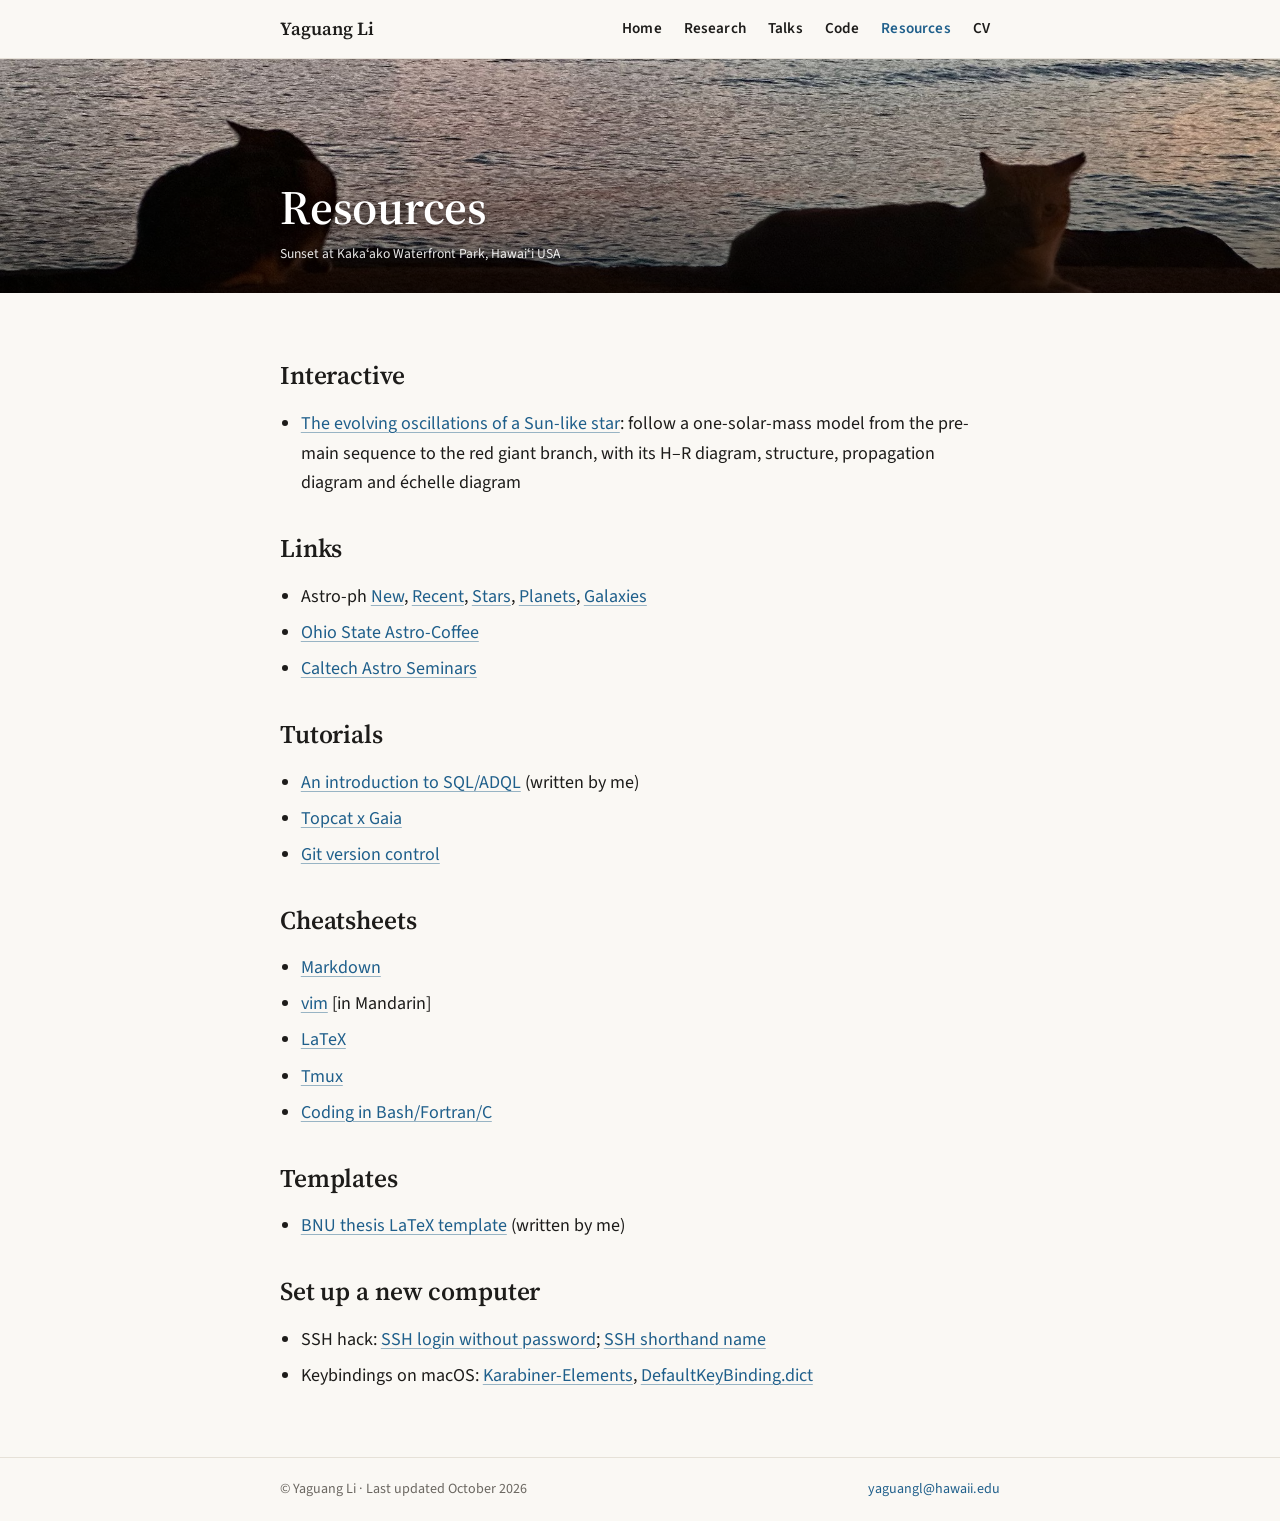
==== resources/index.html @ acfee010 "Retitle the explorer to emphasise evolution Co-Authored-By: Claude Opus 5.5 <noreply@anthropic.com>" ====
<!doctype html>
<html lang="en">
<head>
  <meta charset="utf-8">
  <meta name="viewport" content="width=device-width, initial-scale=1">
  <title>Resources · Yaguang Li @astro</title>
  <meta name="description" content="Useful links, tutorials and cheatsheets collected by Yaguang Li.">
  <link rel="preconnect" href="https://fonts.googleapis.com">
  <link rel="preconnect" href="https://fonts.gstatic.com" crossorigin>
  <link rel="stylesheet" href="https://fonts.googleapis.com/css2?family=Source+Serif+4:opsz,wght@8..60,600&family=Source+Sans+3:wght@400;600&display=swap">
  <link rel="stylesheet" href="../css/style.css">
  <link rel="icon" href="../favicon.svg" type="image/svg+xml">
  <link rel="icon" href="../favicon.png" type="image/png" sizes="32x32">
  <link rel="apple-touch-icon" href="../apple-touch-icon.png">
  <meta property="og:type" content="website">
  <meta property="og:site_name" content="Yaguang Li @astro">
  <meta property="og:title" content="Resources · Yaguang Li @astro">
  <meta property="og:description" content="Useful links, tutorials and cheatsheets collected by Yaguang Li.">
  <meta property="og:url" content="https://www.yaguangli.page/resources/">
  <meta property="og:image" content="https://www.yaguangli.page/img/og-image.jpg">
  <meta property="og:image:width" content="1200">
  <meta property="og:image:height" content="630">
  <meta name="twitter:card" content="summary_large_image">
</head>
<body>

<header class="site-header">
  <div class="wrap">
    <a class="brand" href="../">Yaguang Li</a>
    <nav class="nav">
      <a href="../">Home</a>
      <a href="../#research">Research</a>
      <a href="../#talks">Talks</a>
      <a href="../#code">Code</a>
      <a href="./" aria-current="page">Resources</a>
      <a href="../files/Yaguang_Li_CV.pdf">CV</a>
    </nav>
  </div>
</header>

<section class="hero" style="background-image: url('../img/banner-resources.jpg');">
  <div class="wrap">
    <h1>Resources</h1>
    <p class="caption">Sunset at Kakaʻako Waterfront Park, Hawaiʻi USA</p>
  </div>
</section>

<main class="wrap">
  <h2>Interactive</h2>
  <ul>
    <li><a href="oscillations/">The evolving oscillations of a Sun-like star</a>: follow a one-solar-mass model from the
      pre-main sequence to the red giant branch, with its H–R diagram, structure, propagation diagram and échelle diagram</li>
  </ul>

  <h2>Links</h2>
  <ul>
    <li>Astro-ph
      <a href="https://arxiv.org/list/astro-ph/new">New</a>,
      <a href="https://arxiv.org/list/astro-ph/recent">Recent</a>,
      <a href="https://arxiv.org/list/astro-ph.SR/recent">Stars</a>,
      <a href="https://arxiv.org/list/astro-ph.EP/recent">Planets</a>,
      <a href="https://arxiv.org/list/astro-ph.GA/recent">Galaxies</a></li>
    <li><a href="https://cgi.astronomy.osu.edu/Coffee/coffee.html">Ohio State Astro-Coffee</a></li>
    <li><a href="https://www.youtube.com/channel/UC-zYBv_IqFp2f9huYQA1VSw">Caltech Astro Seminars</a></li>
  </ul>

  <h2>Tutorials</h2>
  <ul>
    <li><a href="../files/slides/2023-intro-to-adql.pdf">An introduction to SQL/ADQL</a> (written by me)</li>
    <li><a href="https://www.cosmos.esa.int/documents/915837/915858/tcgaia_esac.pdf">Topcat x Gaia</a></li>
    <li><a href="https://missing.csail.mit.edu/2020/version-control/">Git version control</a></li>
  </ul>

  <h2>Cheatsheets</h2>
  <ul>
    <li><a href="https://wordpress.com/support/markdown-quick-reference/">Markdown</a></li>
    <li><a href="https://blog.csdn.net/cpainter/article/details/52702942">vim</a> [in Mandarin]</li>
    <li><a href="https://en.wikipedia.org/wiki/Help:Displaying_a_formula#Functions,_symbols,_special_characters">LaTeX</a></li>
    <li><a href="https://tmuxcheatsheet.com/">Tmux</a></li>
    <li><a href="https://chat.openai.com/">Coding in Bash/Fortran/C</a></li>
  </ul>

  <h2>Templates</h2>
  <ul>
    <li><a href="https://github.com/parallelpro/BNUthesis">BNU thesis LaTeX template</a> (written by me)</li>
  </ul>

  <h2>Set up a new computer</h2>
  <ul>
    <li>SSH hack:
      <a href="http://www.linuxproblem.org/art_9.html">SSH login without password</a>;
      <a href="https://www.saotn.org/ssh-shorthand-name-hostnames/">SSH shorthand name</a></li>
    <li>Keybindings on macOS:
      <a href="https://absolutelybaching.com/a-compose-key-for-the-mac/">Karabiner-Elements</a>,
      <a href="https://gist.github.com/lenalebt/64d5ea94d6077a5becd00c33d0514cac">DefaultKeyBinding.dict</a></li>
  </ul>
</main>

<footer class="site-footer">
  <div class="wrap">
    <span>© Yaguang Li · Last updated October 2026</span>
    <span><a href="mailto:yaguangl@hawaii.edu">yaguangl@hawaii.edu</a></span>
  </div>
</footer>

</body>
</html>
---- css/style.css ----
/* ---------- Design tokens ---------- */
:root {
  /* warm paper, ink text, deep blue accent */
  --bg: #faf8f4;
  --fg: #1d1c1a;
  --muted: #6b6761;
  --accent: #1f5f8b;
  --accent-hover: #15445f;
  --card: #ffffff;
  --border: #e6e1d8;
  --rule: #d9d3c8;

  --max: 760px;
  --radius: 12px;

  --sans: "Source Sans 3", -apple-system, BlinkMacSystemFont, "Segoe UI", Roboto, "Helvetica Neue", Arial,
          "PingFang SC", "Noto Sans CJK SC", "Microsoft YaHei", sans-serif;
  --serif: "Source Serif 4", "Iowan Old Style", "Palatino Linotype", Georgia,
           "Songti SC", "Noto Serif CJK SC", "SimSun", serif;
}
@media (prefers-color-scheme: dark) {
  :root {
    /* deep navy night */
    --bg: #0f1520;
    --fg: #e6e4df;
    --muted: #9aa0a8;
    --accent: #8fbbe8;
    --accent-hover: #b7d3f2;
    --card: #161e2c;
    --border: #273146;
    --rule: #2f3a52;
  }
}

/* Kai-style (楷书) face for the Chinese name only: a 3-glyph subset of AR PL KaitiM GB
   (the LaTeX CJK `gkai` font; Arphic Public License, see fonts/ARPHICPL.txt) */
@font-face {
  font-family: "AR PL KaitiM GB Name";
  src: url("../fonts/ARPLKaitiMGB-name.woff2") format("woff2");
  font-weight: 400; font-style: normal; font-display: swap;
  unicode-range: U+674E, U+4E9A, U+5149;  /* 李 亚 光 */
}

/* ---------- Base ---------- */
* { box-sizing: border-box; }
html { -webkit-text-size-adjust: 100%; scroll-behavior: smooth; scroll-padding-top: 64px; }
@media (prefers-reduced-motion: reduce) { html { scroll-behavior: auto; } }
body {
  margin: 0;
  font-family: var(--sans);
  font-size: 18px;
  line-height: 1.65;
  color: var(--fg);
  background: var(--bg);
  -webkit-font-smoothing: antialiased;
}
a { color: var(--accent); text-decoration: none; }
a:hover { color: var(--accent-hover); text-decoration: underline; }
img { max-width: 100%; height: auto; display: block; }
h1, h2, h3 { font-family: var(--serif); font-weight: 600; line-height: 1.2; letter-spacing: -0.005em; }
h2 { font-size: 1.6rem; margin: 2.2rem 0 0.8rem; }
h3 { font-size: 1.2rem; margin: 1.8rem 0 0.6rem; }
p { margin: 0 0 1rem; }
ul { padding-left: 1.3rem; }
li { margin: 0.4rem 0; }
.wrap { max-width: var(--max); margin: 0 auto; padding: 0 20px; }

/* Links inside running text get a quiet underline */
.bio a, .project p a, main ul:not(.list) a {
  text-decoration: underline;
  text-decoration-thickness: 1px;
  text-underline-offset: 3px;
  text-decoration-color: color-mix(in srgb, var(--accent) 45%, transparent);
}
.bio a:hover, .project p a:hover, main ul:not(.list) a:hover {
  text-decoration-color: var(--accent-hover);
}

/* ---------- Header / nav ---------- */
.site-header {
  position: sticky; top: 0; z-index: 10;
  background: color-mix(in srgb, var(--bg) 90%, transparent);
  backdrop-filter: saturate(180%) blur(12px);
  -webkit-backdrop-filter: saturate(180%) blur(12px);
  border-bottom: 1px solid var(--border);
}
.site-header .wrap {
  display: flex; align-items: center; justify-content: space-between;
  gap: 16px; flex-wrap: wrap; min-height: 58px; padding-top: 8px; padding-bottom: 8px;
}
.brand { font-family: var(--serif); font-weight: 600; font-size: 1.15rem; color: var(--fg); white-space: nowrap; }
.brand:hover { text-decoration: none; color: var(--accent); }
.nav { display: flex; gap: 2px; flex-wrap: wrap; }
.nav a {
  color: var(--fg); padding: 6px 10px; border-radius: 8px;
  font-size: 0.95rem; font-weight: 600; letter-spacing: 0.01em;
}
.nav a:hover { background: color-mix(in srgb, var(--fg) 6%, transparent); text-decoration: none; }
.nav a[aria-current="page"] { color: var(--accent); }

/* ---------- Hero banner (Resources page) ---------- */
.hero {
  position: relative;
  min-height: 200px; height: 26vh; max-height: 300px;
  background-size: cover; background-position: center 62%;
  display: flex; align-items: flex-end;
  color: #fff;
}
.hero::before {
  content: ""; position: absolute; inset: 0;
  background: linear-gradient(to top, rgba(0,0,0,0.62) 0%, rgba(0,0,0,0.15) 55%, rgba(0,0,0,0) 100%);
}
.hero .wrap { position: relative; width: 100%; padding-bottom: 28px; }
.hero h1 {
  margin: 0; font-size: clamp(2rem, 5vw, 3rem); color: #fff;
  text-shadow: 0 2px 12px rgba(0,0,0,0.45);
}
.hero .caption {
  margin: 6px 0 0; font-size: 0.85rem; opacity: 0.9;
  text-shadow: 0 1px 6px rgba(0,0,0,0.6);
}

/* ---------- Content ---------- */
main.wrap { padding-top: 2rem; padding-bottom: 3rem; }
section > .wrap { padding-top: 1.6rem; padding-bottom: 1.6rem; }
#about > .wrap { padding-top: 3rem; }
#code > .wrap { padding-bottom: 3.5rem; }

/* Section headings on the long page */
section + section > .wrap { border-top: 1px solid var(--rule); margin-top: 1.2rem; padding-top: 3rem; }
.section-title { margin: 0 0 1.8rem; font-size: 2rem; text-align: center; }
.section-title::after {
  content: ""; display: block; width: 44px; height: 3px; border-radius: 2px;
  background: var(--accent); margin: 0.7rem auto 0;
}

/* Home: profile header (portrait + name/role/links), bio below */
.profile { display: grid; grid-template-columns: 1fr; justify-items: center; text-align: center; gap: 22px; }
.profile-photo {
  width: 300px; aspect-ratio: 1 / 1; object-fit: cover;
  border-radius: var(--radius); box-shadow: 0 10px 32px rgba(40,30,10,0.18);
}
.profile h1 { margin: 0 0 0.4rem; font-size: clamp(2rem, 4.2vw, 2.7rem); }
.cn {
  font-family: "AR PL KaitiM GB Name", "AR PL KaitiM GB", "Kaiti SC", "STKaiti", "KaiTi", "AR PL UKai CN", "Noto Serif CJK SC", serif;
  font-weight: 400; font-size: 1em; line-height: 1;
  vertical-align: -0.05em;  /* centres the ideographs on the Latin cap height (measured from glyph bounds) */
}
.role { margin: 0 0 0.7rem; color: var(--muted); font-size: 1.05rem; line-height: 1.45; }
.profile-links { display: flex; flex-wrap: wrap; justify-content: center; gap: 8px; margin: 0; }
.profile-links .tag { margin: 0; padding: 3px 12px; font-size: 0.9rem; }
.pub-links { justify-content: flex-start; align-items: center; margin: -0.2rem 0 1.4rem; }
.pub-links .pub-label { color: var(--muted); margin-right: 2px; }
.bio { margin-top: 2.2rem; }
@media (max-width: 680px) {
  .profile-photo { width: 220px; }
}

/* Research: two labelled groups of project cards */
.group-title { margin: 2.2rem 0 0.2rem; font-size: 1.35rem; }
.group-title .group-sub { font-family: var(--sans); font-weight: 400; font-size: 0.95rem; color: var(--muted); letter-spacing: 0.01em; }
.projects { display: grid; grid-template-columns: 1fr 1fr; gap: 20px; margin-top: 1rem; }
.project {
  display: grid; grid-template-rows: auto 1fr;
  background: var(--card); border: 1px solid var(--border);
  border-radius: var(--radius); overflow: hidden;
  box-shadow: 0 1px 2px rgba(40,30,10,0.04);
}
.project img { width: 100%; aspect-ratio: 3 / 2; object-fit: cover; }
.project .body { padding: 16px 18px 18px; }
.project h3 { margin: 0 0 0.4rem; font-size: 1.25rem; }
.project p { margin: 0; font-size: 0.97rem; }
@media (max-width: 680px) { .projects { grid-template-columns: 1fr; } }

/* Talks / code lists */
.list { list-style: none; padding: 0; }
.list li { padding: 12px 0; border-bottom: 1px solid var(--border); margin: 0; }
.list li:last-child { border-bottom: none; }
.year { display: inline-block; min-width: 3.4em; color: var(--muted); font-variant-numeric: tabular-nums; }
.venue { color: var(--muted); font-size: 0.92rem; }
.tag {
  display: inline-block; padding: 1px 9px; margin-left: 4px;
  border: 1px solid var(--border); border-radius: 999px;
  font-size: 0.82rem; font-weight: 600; background: var(--card);
}
.tag:hover { text-decoration: none; border-color: var(--accent); }

/* ---------- Footer ---------- */
.site-footer { border-top: 1px solid var(--border); color: var(--muted); font-size: 0.88rem; }
.site-footer .wrap { padding: 20px; display: flex; justify-content: space-between; flex-wrap: wrap; gap: 8px; }
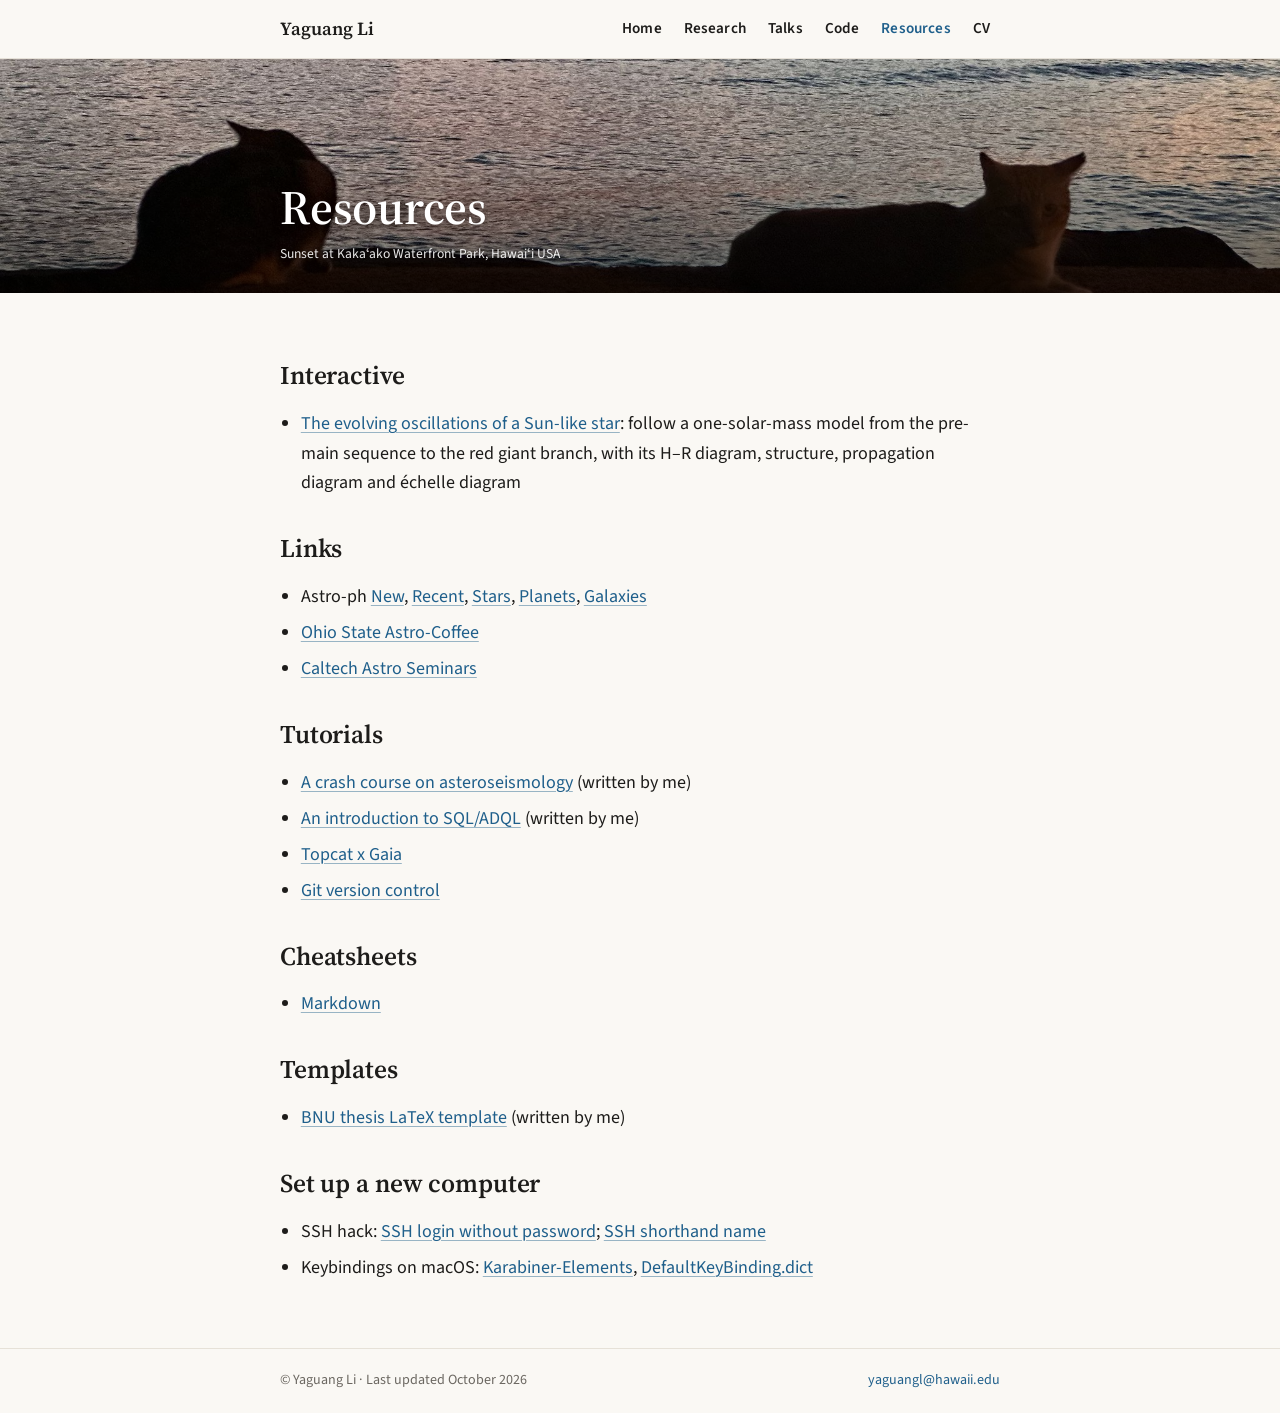
==== commit cefab945: "Resources: add the asteroseismology crash course, drop generic cheatsheets Co-Authored-By: Claude Op" ====
--- a/resources/index.html
+++ b/resources/index.html
@@ -66,6 +66,7 @@
 
   <h2>Tutorials</h2>
   <ul>
+    <li><a href="../files/slides/2024-crash-course-asteroseismology.pdf">A crash course on asteroseismology</a> (written by me)</li>
     <li><a href="../files/slides/2023-intro-to-adql.pdf">An introduction to SQL/ADQL</a> (written by me)</li>
     <li><a href="https://www.cosmos.esa.int/documents/915837/915858/tcgaia_esac.pdf">Topcat x Gaia</a></li>
     <li><a href="https://missing.csail.mit.edu/2020/version-control/">Git version control</a></li>
@@ -74,10 +75,6 @@
   <h2>Cheatsheets</h2>
   <ul>
     <li><a href="https://wordpress.com/support/markdown-quick-reference/">Markdown</a></li>
-    <li><a href="https://blog.csdn.net/cpainter/article/details/52702942">vim</a> [in Mandarin]</li>
-    <li><a href="https://en.wikipedia.org/wiki/Help:Displaying_a_formula#Functions,_symbols,_special_characters">LaTeX</a></li>
-    <li><a href="https://tmuxcheatsheet.com/">Tmux</a></li>
-    <li><a href="https://chat.openai.com/">Coding in Bash/Fortran/C</a></li>
   </ul>
 
   <h2>Templates</h2>
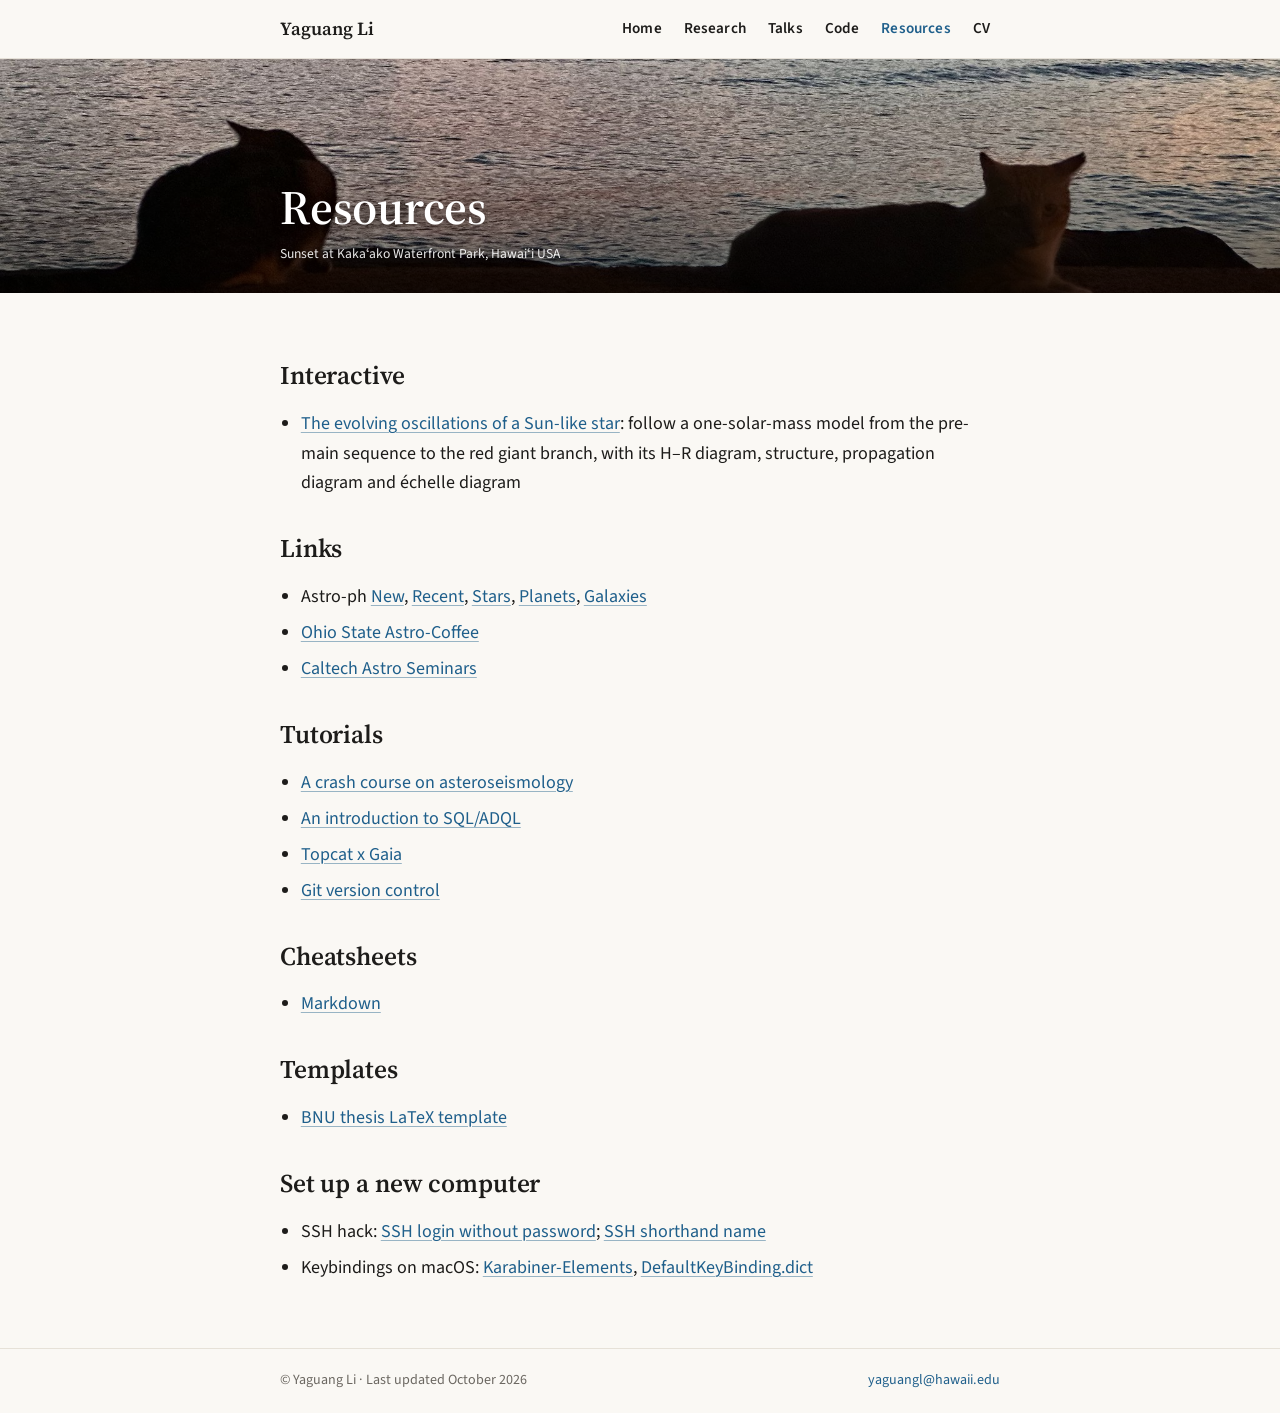
==== commit 3b17abd1: "Resources: drop the '(written by me)' notes Co-Authored-By: Claude Opus 5.5 <noreply@anthropic.com>" ====
--- a/resources/index.html
+++ b/resources/index.html
@@ -66,8 +66,8 @@
 
   <h2>Tutorials</h2>
   <ul>
-    <li><a href="../files/slides/2024-crash-course-asteroseismology.pdf">A crash course on asteroseismology</a> (written by me)</li>
-    <li><a href="../files/slides/2023-intro-to-adql.pdf">An introduction to SQL/ADQL</a> (written by me)</li>
+    <li><a href="../files/slides/2024-crash-course-asteroseismology.pdf">A crash course on asteroseismology</a></li>
+    <li><a href="../files/slides/2023-intro-to-adql.pdf">An introduction to SQL/ADQL</a></li>
     <li><a href="https://www.cosmos.esa.int/documents/915837/915858/tcgaia_esac.pdf">Topcat x Gaia</a></li>
     <li><a href="https://missing.csail.mit.edu/2020/version-control/">Git version control</a></li>
   </ul>
@@ -79,7 +79,7 @@
 
   <h2>Templates</h2>
   <ul>
-    <li><a href="https://github.com/parallelpro/BNUthesis">BNU thesis LaTeX template</a> (written by me)</li>
+    <li><a href="https://github.com/parallelpro/BNUthesis">BNU thesis LaTeX template</a></li>
   </ul>
 
   <h2>Set up a new computer</h2>
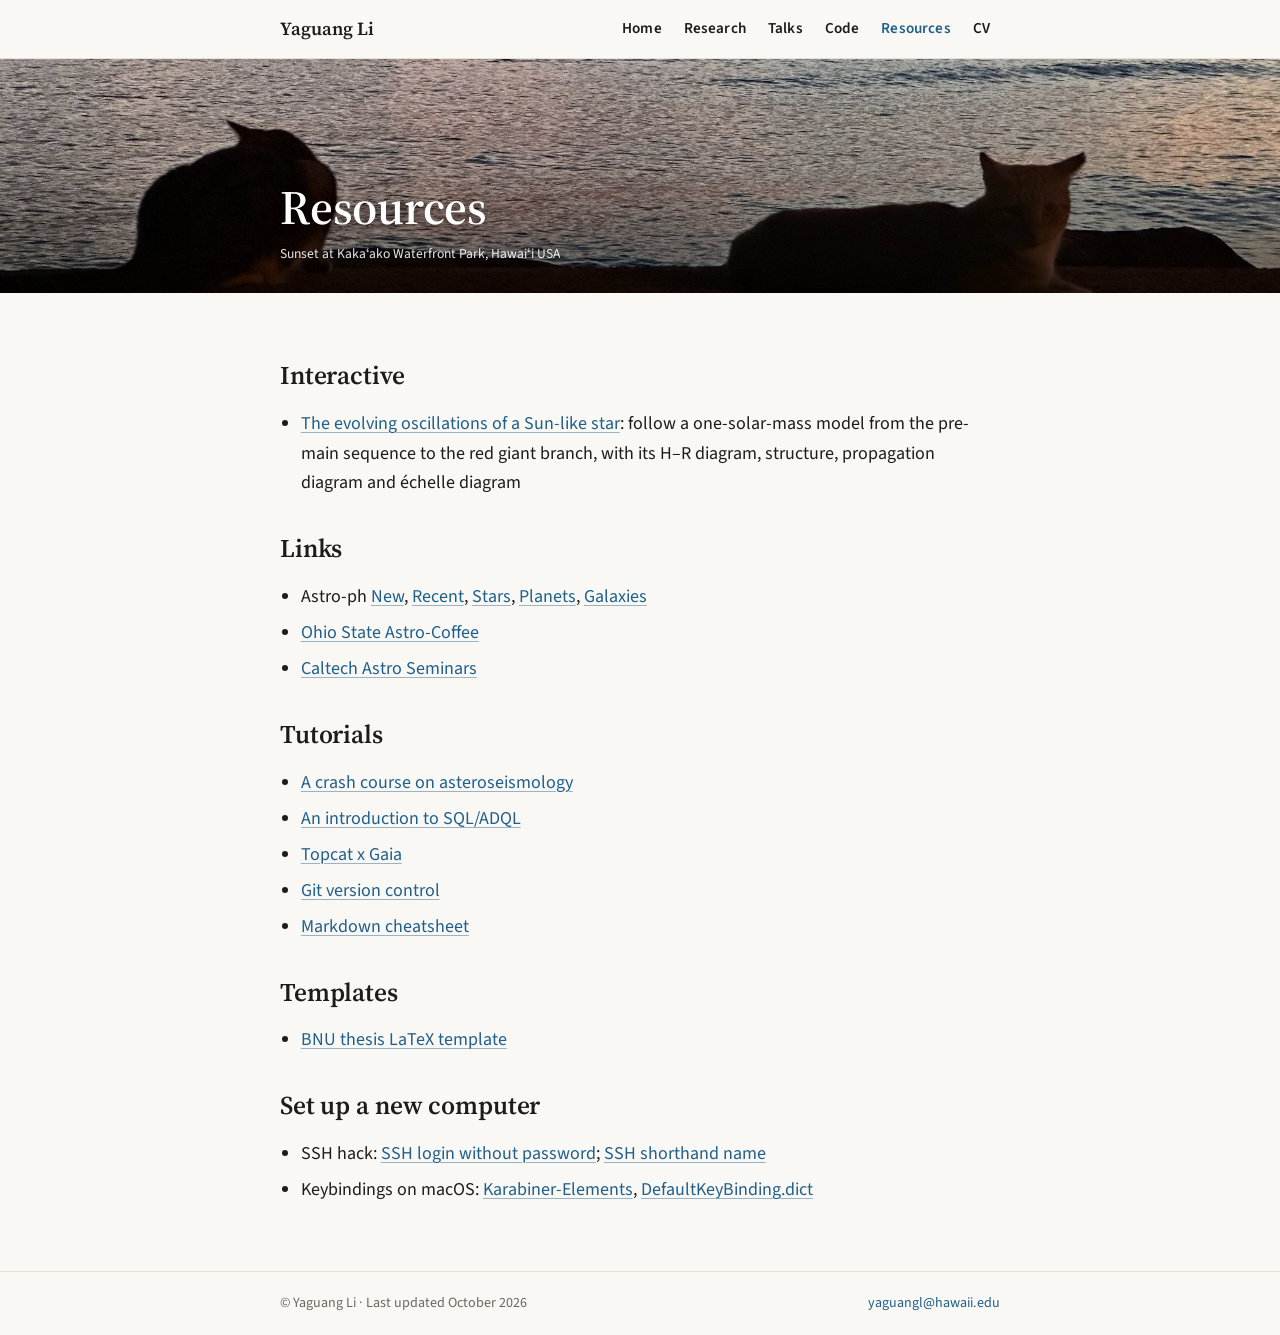
==== commit b62d8a55: "Resources: fold the Markdown cheatsheet into Tutorials Co-Authored-By: Claude Opus 5.5 <noreply@anth" ====
--- a/resources/index.html
+++ b/resources/index.html
@@ -70,11 +70,7 @@
     <li><a href="../files/slides/2023-intro-to-adql.pdf">An introduction to SQL/ADQL</a></li>
     <li><a href="https://www.cosmos.esa.int/documents/915837/915858/tcgaia_esac.pdf">Topcat x Gaia</a></li>
     <li><a href="https://missing.csail.mit.edu/2020/version-control/">Git version control</a></li>
-  </ul>
-
-  <h2>Cheatsheets</h2>
-  <ul>
-    <li><a href="https://wordpress.com/support/markdown-quick-reference/">Markdown</a></li>
+    <li><a href="https://wordpress.com/support/markdown-quick-reference/">Markdown cheatsheet</a></li>
   </ul>
 
   <h2>Templates</h2>
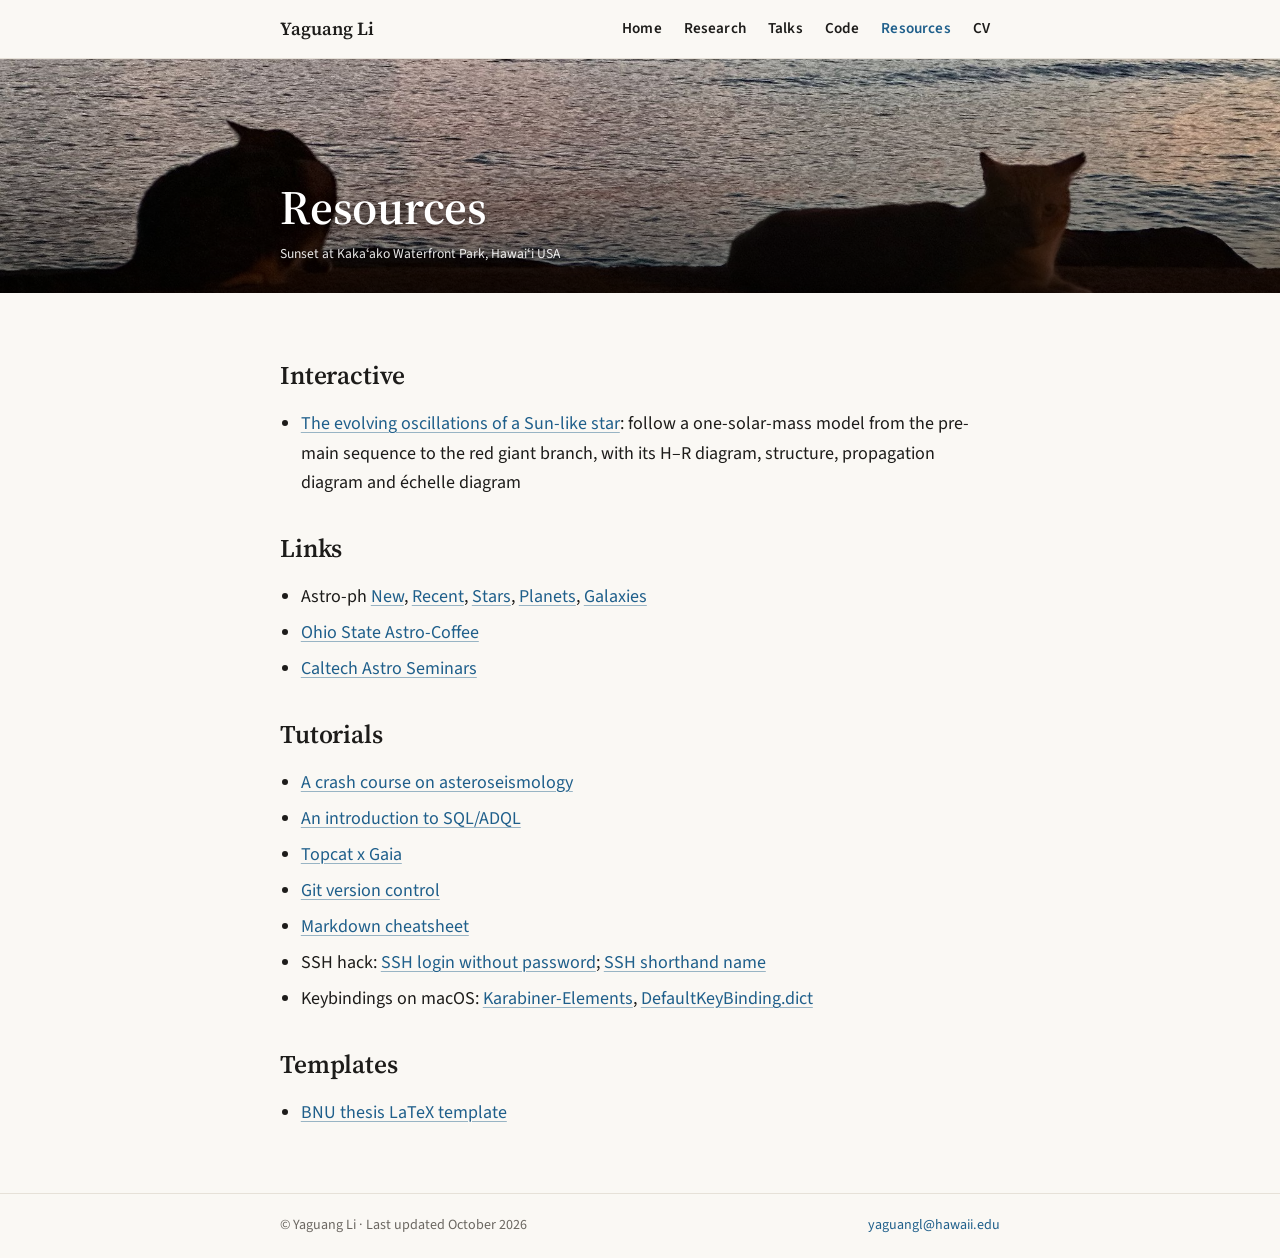
==== commit 1e4467e6: "Resources: fold the new-computer setup tips into Tutorials Co-Authored-By: Claude Opus 5.5 <noreply@" ====
--- a/resources/index.html
+++ b/resources/index.html
@@ -71,6 +71,12 @@
     <li><a href="https://www.cosmos.esa.int/documents/915837/915858/tcgaia_esac.pdf">Topcat x Gaia</a></li>
     <li><a href="https://missing.csail.mit.edu/2020/version-control/">Git version control</a></li>
     <li><a href="https://wordpress.com/support/markdown-quick-reference/">Markdown cheatsheet</a></li>
+    <li>SSH hack:
+      <a href="http://www.linuxproblem.org/art_9.html">SSH login without password</a>;
+      <a href="https://www.saotn.org/ssh-shorthand-name-hostnames/">SSH shorthand name</a></li>
+    <li>Keybindings on macOS:
+      <a href="https://absolutelybaching.com/a-compose-key-for-the-mac/">Karabiner-Elements</a>,
+      <a href="https://gist.github.com/lenalebt/64d5ea94d6077a5becd00c33d0514cac">DefaultKeyBinding.dict</a></li>
   </ul>
 
   <h2>Templates</h2>
@@ -78,15 +84,6 @@
     <li><a href="https://github.com/parallelpro/BNUthesis">BNU thesis LaTeX template</a></li>
   </ul>
 
-  <h2>Set up a new computer</h2>
-  <ul>
-    <li>SSH hack:
-      <a href="http://www.linuxproblem.org/art_9.html">SSH login without password</a>;
-      <a href="https://www.saotn.org/ssh-shorthand-name-hostnames/">SSH shorthand name</a></li>
-    <li>Keybindings on macOS:
-      <a href="https://absolutelybaching.com/a-compose-key-for-the-mac/">Karabiner-Elements</a>,
-      <a href="https://gist.github.com/lenalebt/64d5ea94d6077a5becd00c33d0514cac">DefaultKeyBinding.dict</a></li>
-  </ul>
 </main>
 
 <footer class="site-footer">
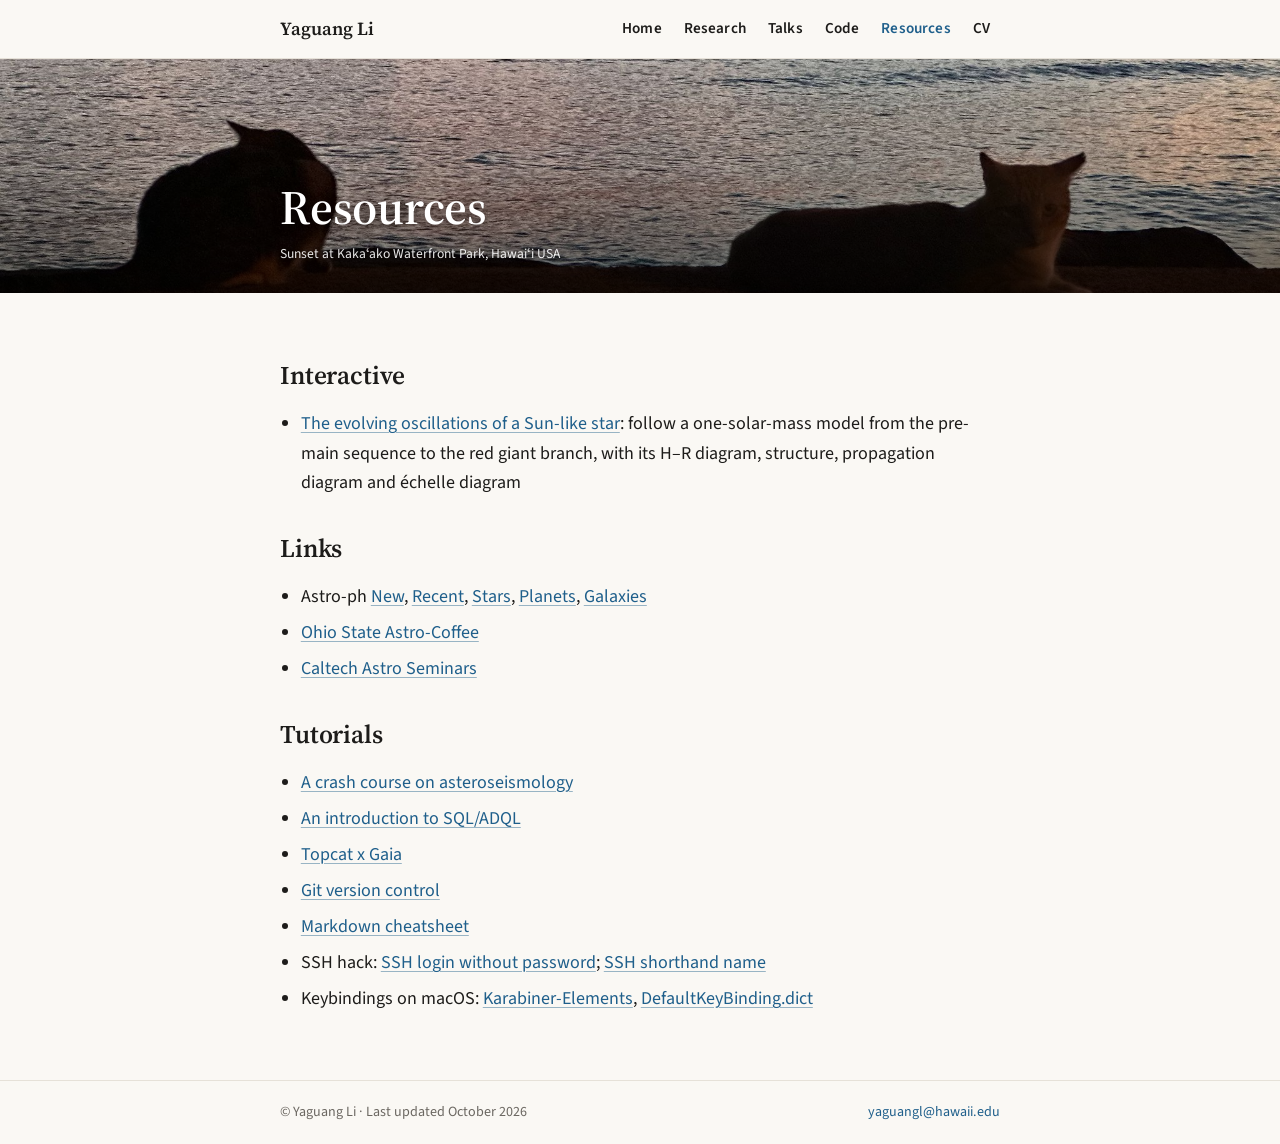
==== commit 8c137046: "Resources: remove the BNU thesis template Co-Authored-By: Claude Opus 5.5 <noreply@anthropic.com>" ====
--- a/resources/index.html
+++ b/resources/index.html
@@ -79,11 +79,6 @@
       <a href="https://gist.github.com/lenalebt/64d5ea94d6077a5becd00c33d0514cac">DefaultKeyBinding.dict</a></li>
   </ul>
 
-  <h2>Templates</h2>
-  <ul>
-    <li><a href="https://github.com/parallelpro/BNUthesis">BNU thesis LaTeX template</a></li>
-  </ul>
-
 </main>
 
 <footer class="site-footer">
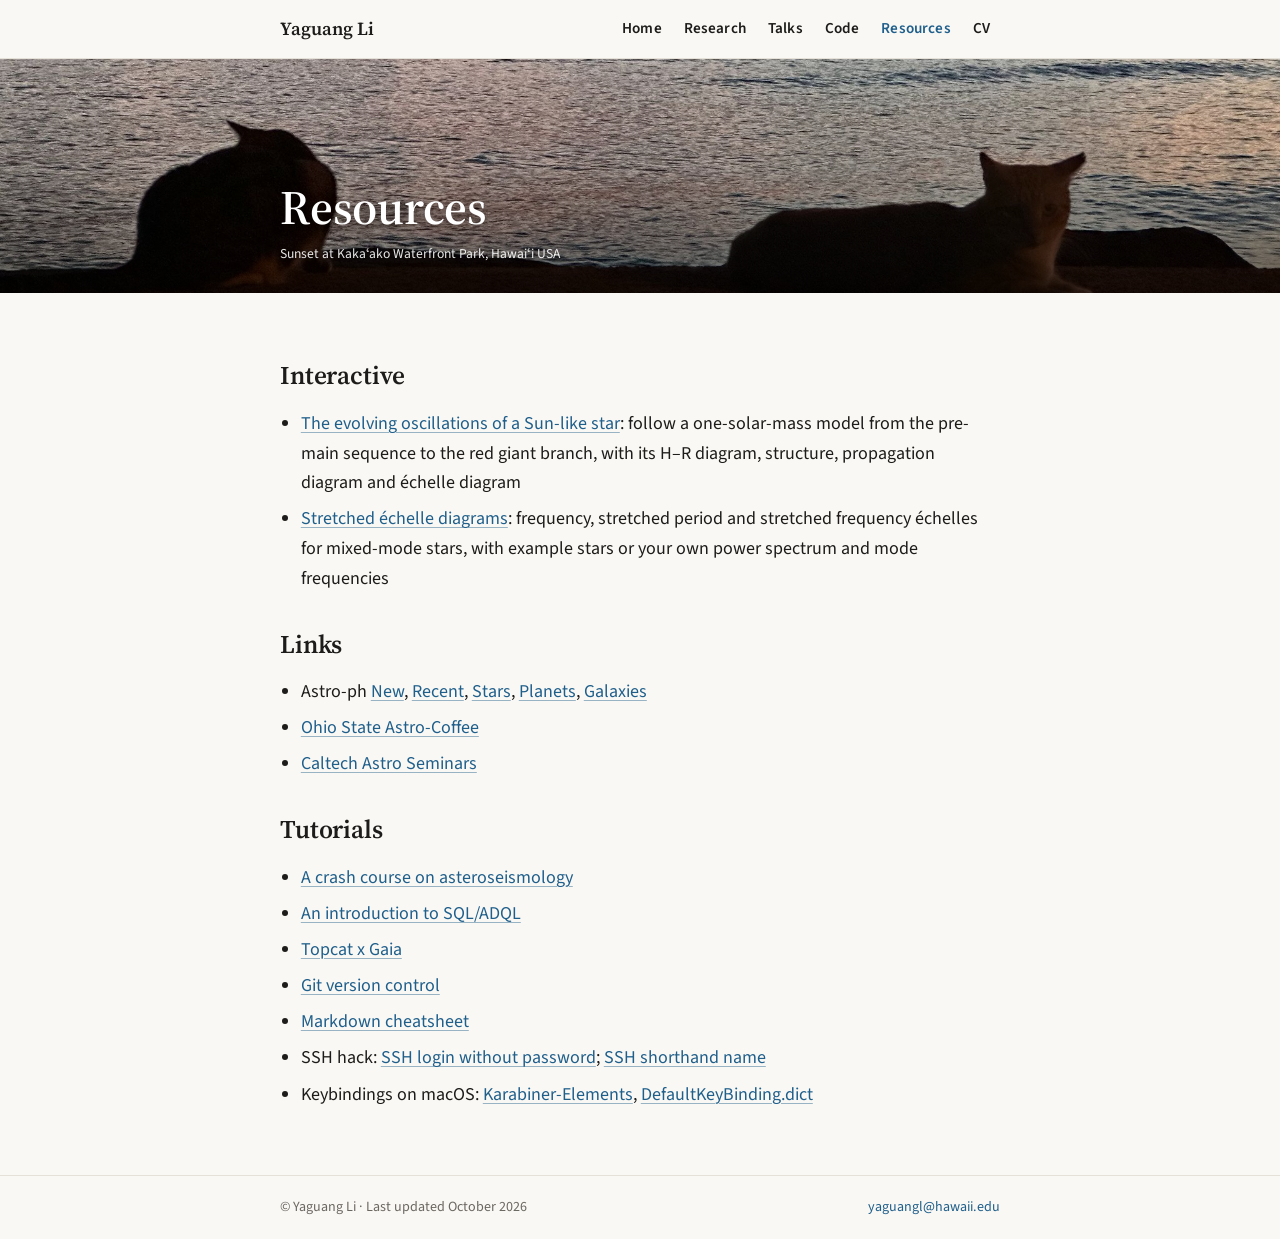
==== commit e0df92a4: "Add an interactive stretched échelle tool under Resources Frequency, stretched period and stretched " ====
--- a/resources/index.html
+++ b/resources/index.html
@@ -50,6 +50,8 @@
   <ul>
     <li><a href="oscillations/">The evolving oscillations of a Sun-like star</a>: follow a one-solar-mass model from the
       pre-main sequence to the red giant branch, with its H–R diagram, structure, propagation diagram and échelle diagram</li>
+    <li><a href="echelle/">Stretched échelle diagrams</a>: frequency, stretched period and stretched frequency échelles
+      for mixed-mode stars, with example stars or your own power spectrum and mode frequencies</li>
   </ul>
 
   <h2>Links</h2>
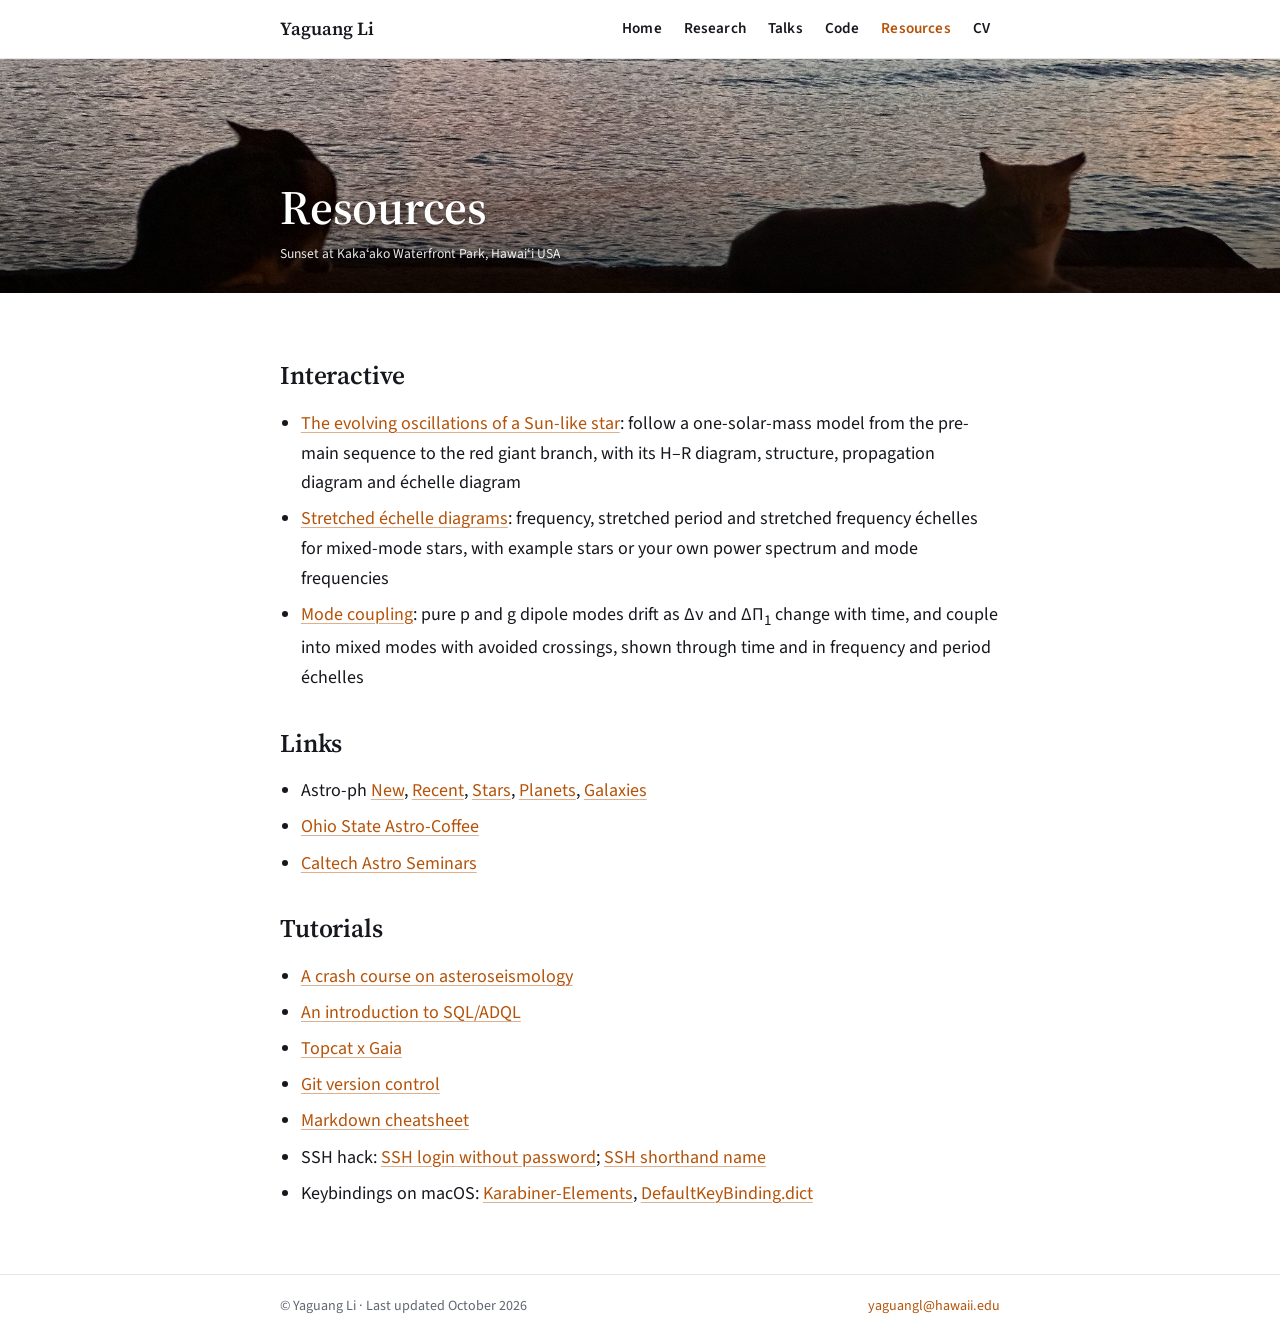
==== commit 759cb3a3: "Add Mode coupling page under Resources > Interactive Pure l = 1 p and g modes drift as Dnu(t) and DP" ====
--- a/resources/index.html
+++ b/resources/index.html
@@ -52,6 +52,8 @@
       pre-main sequence to the red giant branch, with its H–R diagram, structure, propagation diagram and échelle diagram</li>
     <li><a href="echelle/">Stretched échelle diagrams</a>: frequency, stretched period and stretched frequency échelles
       for mixed-mode stars, with example stars or your own power spectrum and mode frequencies</li>
+    <li><a href="coupling/">Mode coupling</a>: pure p and g dipole modes drift as Δν and ΔΠ<sub>1</sub> change with
+      time, and couple into mixed modes with avoided crossings, shown through time and in frequency and period échelles</li>
   </ul>
 
   <h2>Links</h2>
--- a/css/style.css
+++ b/css/style.css
@@ -1,14 +1,14 @@
 /* ---------- Design tokens ---------- */
 :root {
-  /* warm paper, ink text, deep blue accent */
-  --bg: #faf8f4;
-  --fg: #1d1c1a;
-  --muted: #6b6761;
-  --accent: #1f5f8b;
-  --accent-hover: #15445f;
-  --card: #ffffff;
-  --border: #e6e1d8;
-  --rule: #d9d3c8;
+  /* plain white, cool greys, amber accent (from the star-colour scale) */
+  --bg: #ffffff;
+  --fg: #16181d;
+  --muted: #5f6670;
+  --accent: #b45309;
+  --accent-hover: #8a3f06;
+  --card: #f5f6f8;
+  --border: #e3e6ea;
+  --rule: #d5d9df;
 
   --max: 760px;
   --radius: 12px;
@@ -20,15 +20,15 @@
 }
 @media (prefers-color-scheme: dark) {
   :root {
-    /* deep navy night */
-    --bg: #0f1520;
-    --fg: #e6e4df;
-    --muted: #9aa0a8;
-    --accent: #8fbbe8;
-    --accent-hover: #b7d3f2;
-    --card: #161e2c;
-    --border: #273146;
-    --rule: #2f3a52;
+    /* neutral charcoal, amber accent */
+    --bg: #0e0f11;
+    --fg: #e7e8ea;
+    --muted: #9a9fa6;
+    --accent: #f0a35e;
+    --accent-hover: #f6c08f;
+    --card: #17191c;
+    --border: #26292e;
+    --rule: #31353b;
   }
 }
 
